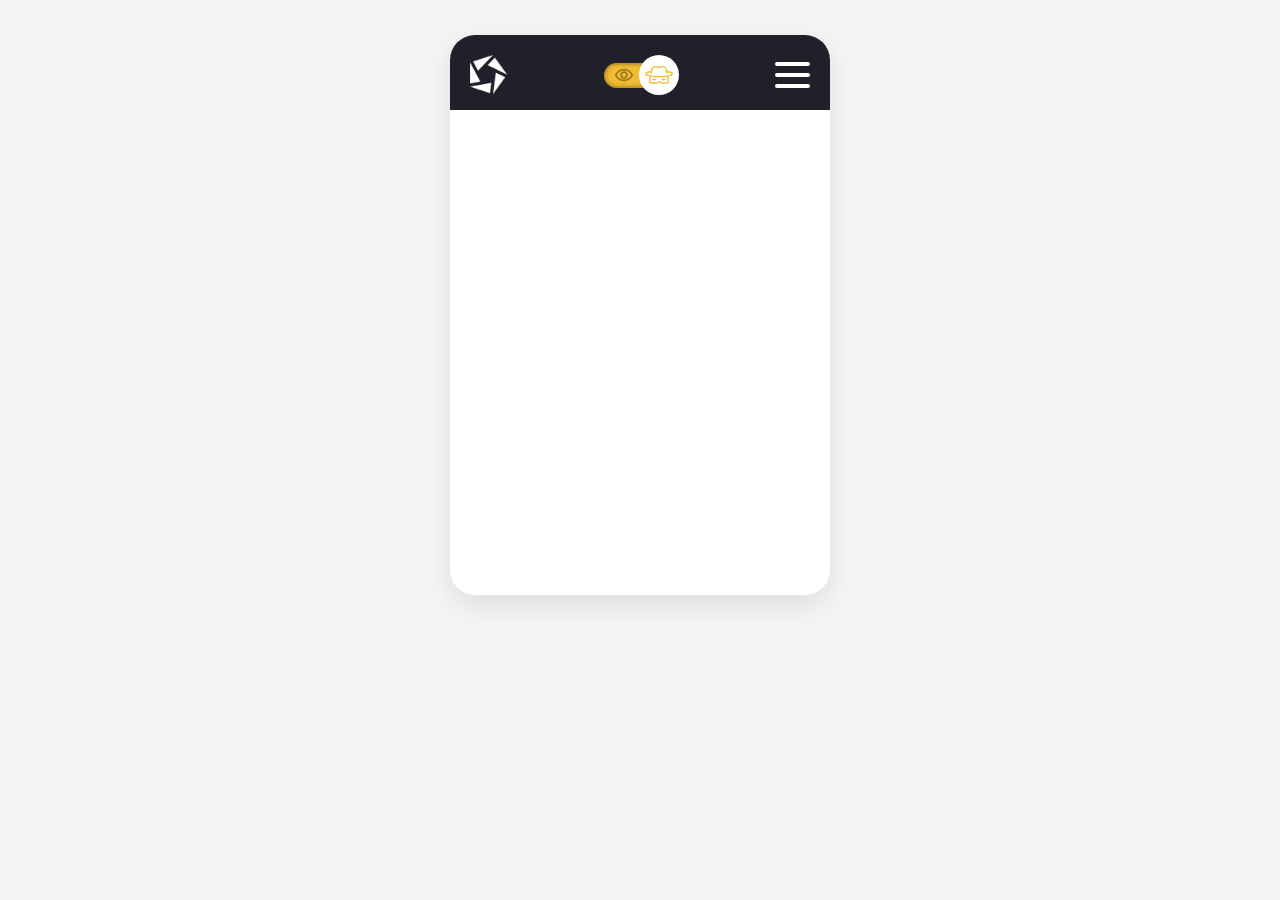
==== reproduction/index.html @ 72416038 "Header" ====
<!DOCTYPE html>
<html lang="en">
<head>
    <meta charset="UTF-8">
    <title>Hello Wisembly :)</title>
    <link rel="stylesheet" href="style.css">
    <script src="https://code.jquery.com/jquery-3.5.1.min.js" integrity="sha256-9/aliU8dGd2tb6OSsuzixeV4y/faTqgFtohetphbbj0=" crossorigin="anonymous"></script>
    <script src="script.js"></script>
</head>
<body>
    <header>
        <img id="logo" src="assets/signe-logo-white@3x.png" alt="Logo Wisembly">
        <div id="anonyme-switch">
            <div id="switch-path"></div>
            <div id="switch-state"></div>
        </div>
        <nav>
            <div id="menu-hamb">
                <div class="bar"></div>
                <div class="bar"></div>
                <div class="bar"></div>
            </div>
        </nav>
    </header>
</body>
</html>
---- reproduction/style.css ----
/* Init */

* {
    margin: 0;
    padding: 0;
    font-size: 100%;
    font-weight: 400;
    text-decoration: none;
    line-height: 1;
    list-style: none;
}

html {
    padding: 35px 0;
    background-color: #f5f5f5;
}

body {
    width: 380px;
    height: 560px;
    margin: 0 auto;
    border-radius: 25px;
    background-color: #fff;
    box-shadow: 0 10px 30px rgba(0, 0, 0, 0.1);
/*
    background-image: url(Capture%20d%E2%80%99%C3%A9cran%202021-01-08%20%C3%A0%2016.49.49.png);
    background-size: 100%;
*/
}

/* Header */

header {
    display: flex;
    height: 75px;
    padding: 20px 20px 15px;
    box-sizing: border-box;
    border-radius: 25px 25px 0 0;
    align-items: center;
    justify-content: space-between;
    background-color: #20202A;
}

#logo {
    height: 100%;
}

#anonyme-switch {
    position: relative;
    cursor: pointer;
}

#switch-path {
    width: 60px;
    height: 25px;
    border-radius: 15px;
    box-shadow: inset 0 0 5px rgba(0, 0, 0, 0.5);
    background-color: #f1bc33;
    background-image: url(assets/ico-eye-dark.svg);
    background-size: 20px auto;
    background-position: left 10px center;
    background-repeat: no-repeat;
    transition: .3s;
}


#switch-state {
    position: absolute;
    width: 40px;
    height: 40px;
    top: -7.5px;
    right: -15px;
    border-radius: 100%;
    background-color: #fff;
    background-image: url(assets/ico-anonyme-dark.svg);
    background-size: 70%;
    background-position: center;
    background-repeat: no-repeat;
    transition: .3s;
}

.visible #switch-path {
    background-color: #d8d8d8;
    background-image: url(assets/ico-anonyme-dark-black.svg);
    background-position: right 10px center;
}

.visible #switch-state {
    right: 32.5px;
    background-image: url(assets/ico-eye-dark.svg);
}

#menu-hamb {
    width: 50px;
    padding-left: 15px;
    box-sizing: border-box;
    cursor: pointer;
}

#menu-hamb .bar {
    height: 4px;
    margin: 7px 0;
    border-radius: 2px;
    background-color: #fff;
    transition: .25s ease-out;
}

.active .bar:nth-of-type(1) {
    transform: rotate(-45deg) translate(-3px, 12.5px);
}

.active .bar:nth-of-type(2) {
    opacity: 0;
}

.active .bar:nth-of-type(3) {
    transform: rotate(45deg) translate(-3px, -12.5px);
}
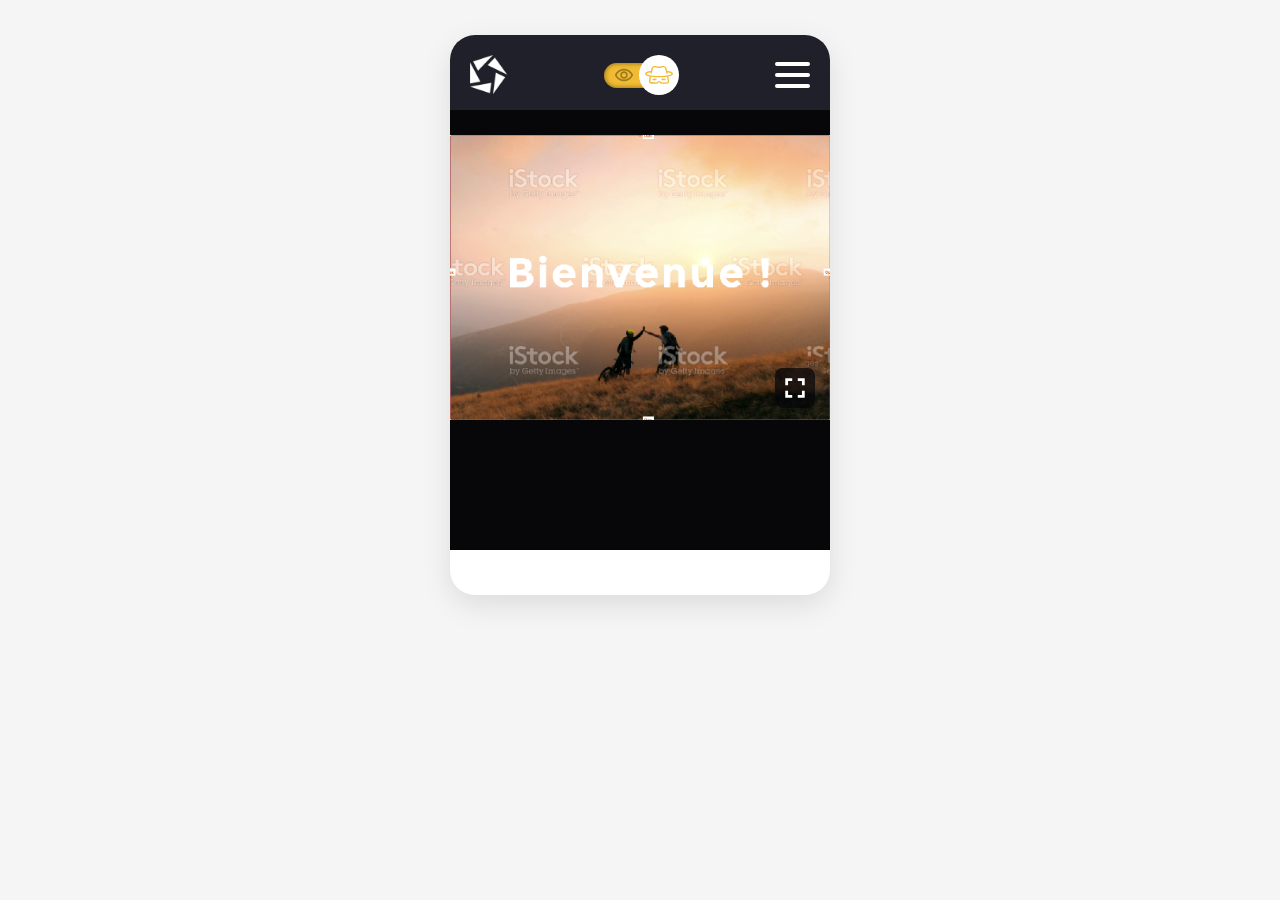
==== commit 86bfaa52: "Content" ====
--- a/reproduction/index.html
+++ b/reproduction/index.html
@@ -22,5 +22,13 @@
             </div>
         </nav>
     </header>
+    <main>
+        <div id="content-container">
+           <div id="content-img">
+               <img src="assets/slide.png" alt="Slide 1">
+               <div id="img-fullscreen"></div>
+           </div>
+        </div>
+    </main>
 </body>
 </html>
--- a/reproduction/style.css
+++ b/reproduction/style.css
@@ -115,4 +115,41 @@
 
 .active .bar:nth-of-type(3) {
     transform: rotate(45deg) translate(-3px, -12.5px);
+}
+
+/* Content */
+
+main {
+    height: calc(100% - 120px);
+    padding: 25px 0;
+    box-sizing: border-box;
+    background-color: #07070A;
+}
+
+#content-img {
+    position: relative;
+}
+
+#content-img img {
+    width: 100%;
+}
+
+#img-fullscreen {
+    position: absolute;
+    width: 40px;
+    height: 40px;
+    bottom: 15px;
+    right: 15px;
+    border-radius: 7px;
+    background-color: rgba(7, 7, 10, 0.7);
+    background-image: url(assets/ico-fullscreen.svg);
+    background-size: 50%;
+    background-position: center;
+    background-repeat: no-repeat;
+    cursor: pointer;
+    transition: .25s;
+}
+
+#img-fullscreen:hover {
+    background-color: #07070a;
 }
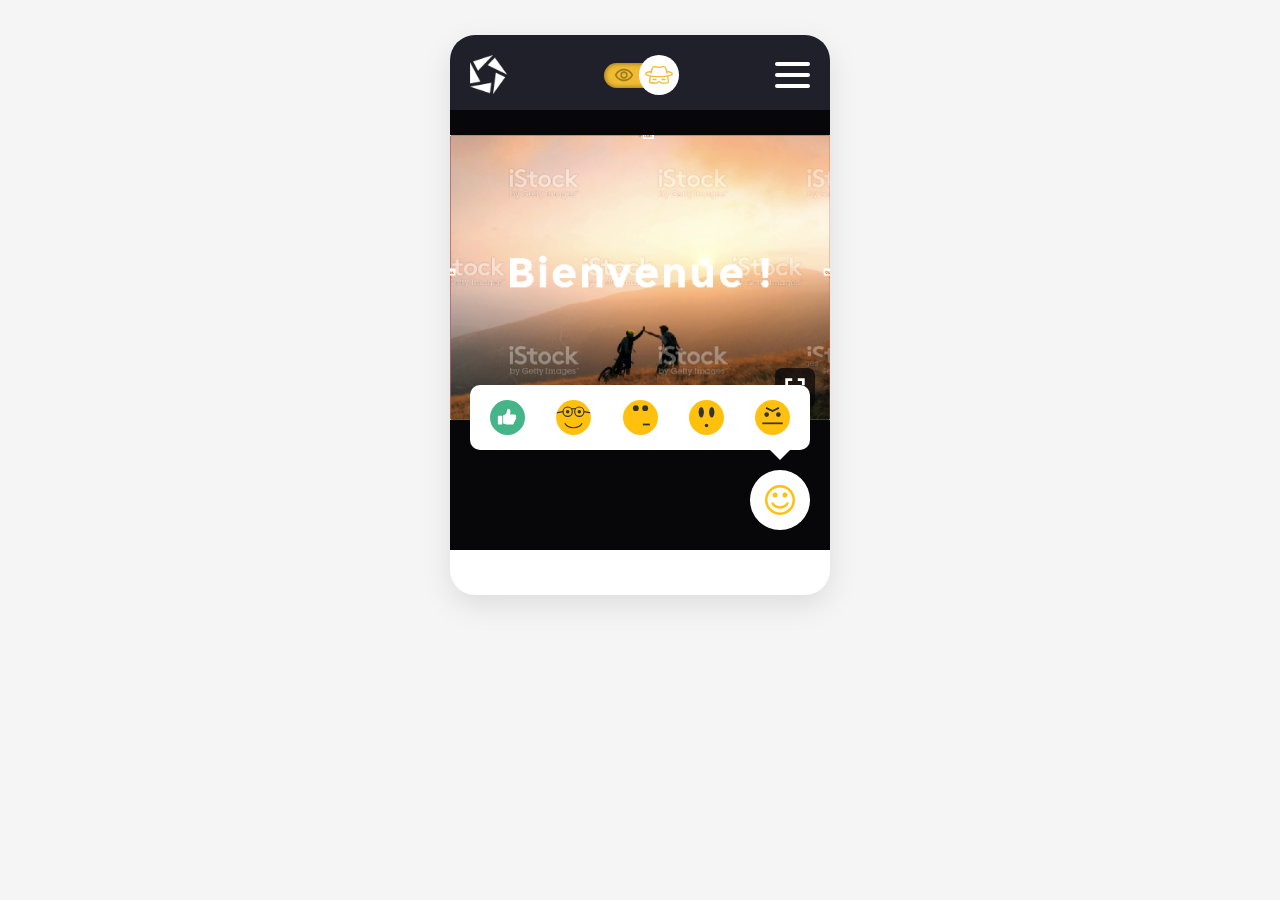
==== commit 915c2eca: "Opinion" ====
--- a/reproduction/index.html
+++ b/reproduction/index.html
@@ -29,6 +29,16 @@
                <div id="img-fullscreen"></div>
            </div>
         </div>
+        <div id="opinion-container">
+            <div id="opinion-button"></div>
+            <div id="opinion-content">
+                <div class="opinion-smiley"></div>
+                <div class="opinion-smiley"></div>
+                <div class="opinion-smiley"></div>
+                <div class="opinion-smiley"></div>
+                <div class="opinion-smiley"></div>
+            </div>
+        </div>
     </main>
 </body>
 </html>
--- a/reproduction/style.css
+++ b/reproduction/style.css
@@ -120,6 +120,8 @@
 /* Content */
 
 main {
+/*    opacity: .5;*/
+    position: relative;
     height: calc(100% - 120px);
     padding: 25px 0;
     box-sizing: border-box;
@@ -152,4 +154,79 @@
 
 #img-fullscreen:hover {
     background-color: #07070a;
+}
+
+/* Opinion */
+
+#opinion-container {
+    position: absolute;
+    left: 20px;
+    right: 20px;
+    bottom: 20px;
+    right: 20px;
+}
+
+#opinion-button {
+    width: 60px;
+    height: 60px;
+    margin-left: auto;
+    border-radius: 100%;
+    background-color: #fff;
+    background-image: url(assets/smiley.svg);
+    background-position: center;
+    background-size: 50%;
+    background-repeat: no-repeat;
+    cursor: pointer;
+}
+
+#opinion-content {
+    display: flex;
+    justify-content: space-between;
+    position: absolute;
+    width: 100%;
+    height: 65px;
+    top: -85px;
+    right: 0;
+    padding: 15px 20px;
+    box-sizing: border-box;
+    border-radius: 10px;
+    background-color: #fff;
+}
+
+#opinion-content::after {
+    content: "";
+    position: absolute;
+    width: 0;
+    height: 0;
+    bottom: -10px;
+    right: 20px;
+    border-style: solid;
+    border-width: 10px 10px 0 10px;
+    border-color: #ffffff transparent transparent transparent;
+}
+
+.opinion-smiley {
+    width: 35px;
+    height: 35px;
+    background-size: 100%;
+}
+
+.opinion-smiley:nth-of-type(1) {
+    background-image: url(assets/like.svg);
+}
+
+.opinion-smiley:nth-of-type(2) {
+    background-image: url(assets/intello.svg);
+}
+
+.opinion-smiley:nth-of-type(3) {
+    background-image: url(assets/bof.svg);
+}
+
+.opinion-smiley:nth-of-type(4) {
+    background-image: url(assets/pas-compris.svg);
+}
+
+.opinion-smiley:nth-of-type(5) {
+    background-image: url(assets/pas-content.svg);
 }
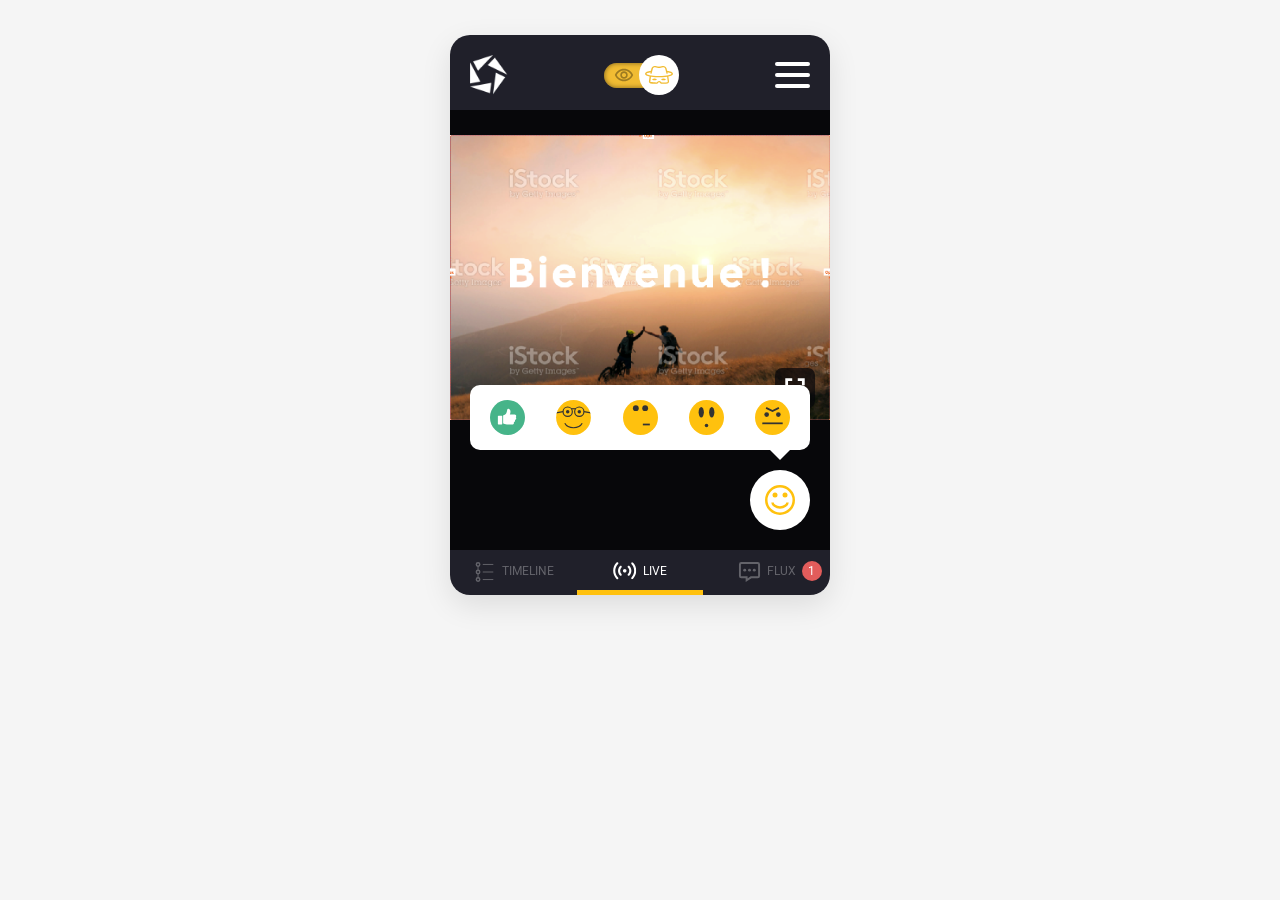
==== commit 57b635fe: "Tab bar" ====
--- a/reproduction/index.html
+++ b/reproduction/index.html
@@ -1,44 +1,64 @@
 <!DOCTYPE html>
 <html lang="en">
+
 <head>
     <meta charset="UTF-8">
     <title>Hello Wisembly :)</title>
+    <link rel="preconnect" href="https://fonts.gstatic.com">
+    <link href="https://fonts.googleapis.com/css2?family=Roboto:wght@700&display=swap" rel="stylesheet">
     <link rel="stylesheet" href="style.css">
     <script src="https://code.jquery.com/jquery-3.5.1.min.js" integrity="sha256-9/aliU8dGd2tb6OSsuzixeV4y/faTqgFtohetphbbj0=" crossorigin="anonymous"></script>
     <script src="script.js"></script>
 </head>
+
 <body>
-    <header>
-        <img id="logo" src="assets/signe-logo-white@3x.png" alt="Logo Wisembly">
-        <div id="anonyme-switch">
-            <div id="switch-path"></div>
-            <div id="switch-state"></div>
-        </div>
-        <nav>
-            <div id="menu-hamb">
-                <div class="bar"></div>
-                <div class="bar"></div>
-                <div class="bar"></div>
+    <div id="global-container">
+        <header>
+            <img id="logo" src="assets/signe-logo-white@3x.png" alt="Logo Wisembly">
+            <div id="anonyme-switch">
+                <div id="switch-path"></div>
+                <div id="switch-state"></div>
             </div>
-        </nav>
-    </header>
-    <main>
-        <div id="content-container">
-           <div id="content-img">
-               <img src="assets/slide.png" alt="Slide 1">
-               <div id="img-fullscreen"></div>
-           </div>
-        </div>
-        <div id="opinion-container">
-            <div id="opinion-button"></div>
-            <div id="opinion-content">
-                <div class="opinion-smiley"></div>
-                <div class="opinion-smiley"></div>
-                <div class="opinion-smiley"></div>
-                <div class="opinion-smiley"></div>
-                <div class="opinion-smiley"></div>
+            <nav>
+                <div id="menu-hamb">
+                    <div class="bar"></div>
+                    <div class="bar"></div>
+                    <div class="bar"></div>
+                </div>
+            </nav>
+        </header>
+        <main>
+            <div id="content-container">
+                <div id="content-img">
+                    <img src="assets/slide.png" alt="Slide 1">
+                    <div id="img-fullscreen"></div>
+                </div>
             </div>
-        </div>
-    </main>
+            <div id="opinion-container">
+                <div id="opinion-button"></div>
+                <div id="opinion-content">
+                    <div class="opinion-smiley"></div>
+                    <div class="opinion-smiley"></div>
+                    <div class="opinion-smiley"></div>
+                    <div class="opinion-smiley"></div>
+                    <div class="opinion-smiley"></div>
+                </div>
+            </div>
+        </main>
+        <footer>
+            <div class="tab-bar">
+                <div class="tab-element">
+                    <img src="assets/ico-timeline.svg" alt=""><span>Timeline</span>
+                </div>
+                <div class="tab-element selected">
+                    <img src="assets/ico-live.svg" alt=""><span>Live</span>
+                </div>
+                <div class="tab-element notif">
+                    <img src="assets/ico-flux.svg" alt=""><span>Flux</span>
+                </div>
+            </div>
+        </footer>
+    </div>
 </body>
+
 </html>
--- a/reproduction/style.css
+++ b/reproduction/style.css
@@ -10,22 +10,20 @@
     list-style: none;
 }
 
-html {
+body {
     padding: 35px 0;
     background-color: #f5f5f5;
 }
 
-body {
+#global-container {
     width: 380px;
     height: 560px;
     margin: 0 auto;
-    border-radius: 25px;
+    border-radius: 20px;
     background-color: #fff;
     box-shadow: 0 10px 30px rgba(0, 0, 0, 0.1);
-/*
-    background-image: url(Capture%20d%E2%80%99%C3%A9cran%202021-01-08%20%C3%A0%2016.49.49.png);
-    background-size: 100%;
-*/
+    font-family: 'Roboto', sans-serif;
+    overflow: hidden;
 }
 
 /* Header */
@@ -35,7 +33,6 @@
     height: 75px;
     padding: 20px 20px 15px;
     box-sizing: border-box;
-    border-radius: 25px 25px 0 0;
     align-items: center;
     justify-content: space-between;
     background-color: #20202A;
@@ -209,6 +206,7 @@
     width: 35px;
     height: 35px;
     background-size: 100%;
+    cursor: pointer;
 }
 
 .opinion-smiley:nth-of-type(1) {
@@ -229,4 +227,66 @@
 
 .opinion-smiley:nth-of-type(5) {
     background-image: url(assets/pas-content.svg);
+}
+
+footer {
+    height: 45px;
+    background-color: #20202a;
+    text-transform: uppercase;
+    font-size: 12px;
+    font-weight: 700;
+    color: #fff;
+}
+
+.tab-bar {
+    position: relative;
+    display: flex;
+}
+
+.tab-bar::after {
+    content: "";
+    position: absolute;
+    width: calc(100% / 3);
+    height: 5px;
+    bottom: -1px;
+    left: calc(100% / 3);
+    background-color: #ffc10e;
+}
+
+.tab-element {
+    position: relative;
+    width: calc(100% / 3);
+    padding: 12px 0;
+    text-align: center;
+    cursor: pointer;
+}
+
+.tab-element.selected img, .tab-element.selected span {
+    opacity: 1;
+}
+
+.tab-element.notif::after {
+    content: "1";
+    position: absolute;
+    width: 20px;
+    height: 20px;
+    top: 11px;
+    right: 8px;
+    padding: 4px 2px;
+    box-sizing: border-box;
+    border-radius: 100%;
+    background-color: #e25c5b;
+    font-size: 12px;
+}
+
+.tab-element img {
+    width: 25px;
+    max-height: 20px;
+    margin-right: 5px;
+    vertical-align: middle;
+    opacity: .3;
+}
+
+.tab-element span {
+    opacity: .3;
 }
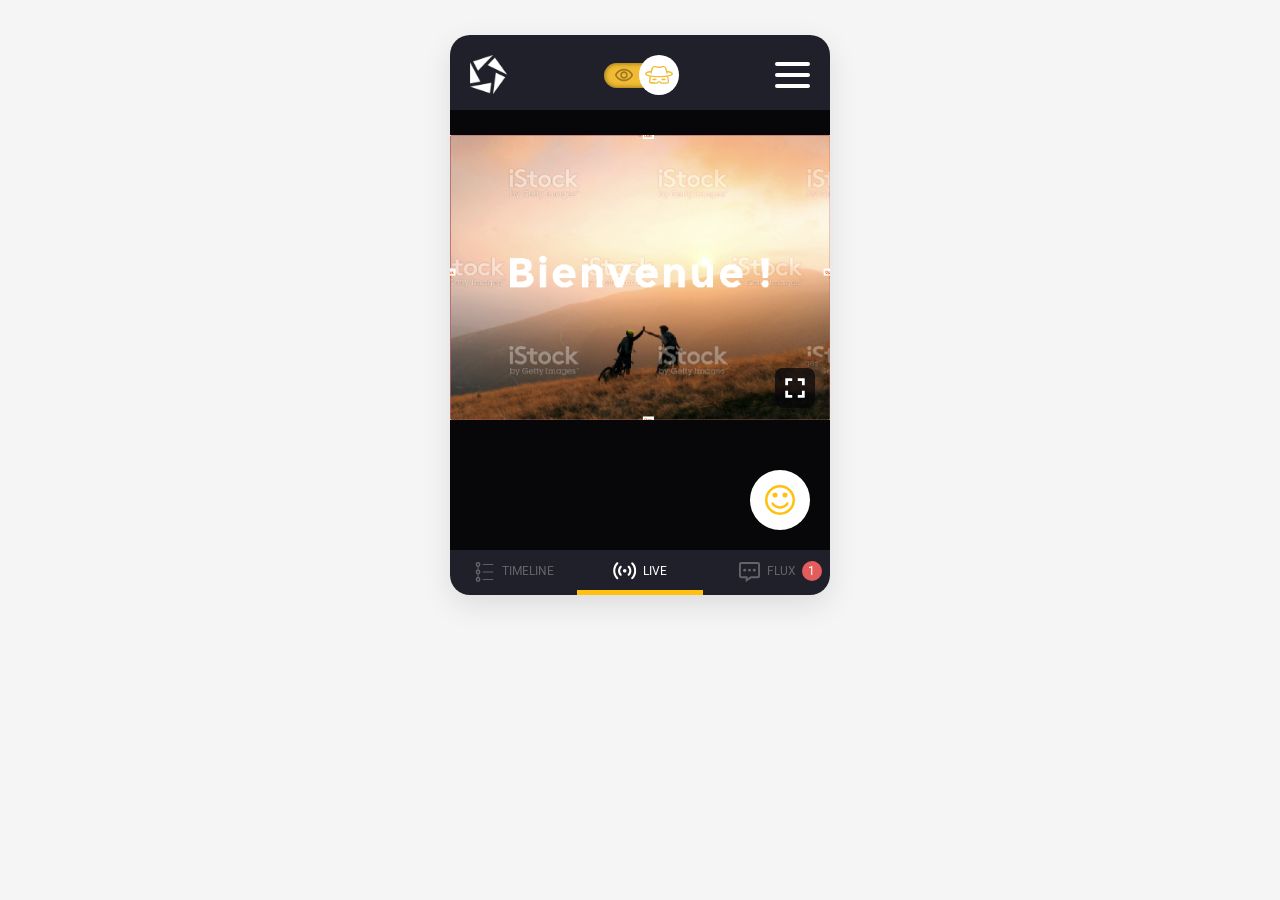
==== commit bd518e77: "Opinions interaction + footer interaction" ====
--- a/reproduction/index.html
+++ b/reproduction/index.html
@@ -56,6 +56,7 @@
                 <div class="tab-element notif">
                     <img src="assets/ico-flux.svg" alt=""><span>Flux</span>
                 </div>
+                <div id="tab-bar-line"></div>
             </div>
         </footer>
     </div>
--- a/reproduction/style.css
+++ b/reproduction/style.css
@@ -174,6 +174,11 @@
     background-size: 50%;
     background-repeat: no-repeat;
     cursor: pointer;
+    transition: .25s;
+}
+
+#opinion-button:active {
+    transform: scale(0.905);
 }
 
 #opinion-content {
@@ -188,6 +193,10 @@
     box-sizing: border-box;
     border-radius: 10px;
     background-color: #fff;
+    opacity: 0;
+    transform-origin: 90% 100%;
+    transform: scale(0) translate(25px, 50px);
+    transition: .35s cubic-bezier(0.6, -0.18, 0.74, 0.05);
 }
 
 #opinion-content::after {
@@ -202,6 +211,12 @@
     border-color: #ffffff transparent transparent transparent;
 }
 
+#opinion-content.open {
+    opacity: 1;
+    transform: scale(1) translate(0px, 0px);
+    transition: .25s ease-out;
+}
+
 .opinion-smiley {
     width: 35px;
     height: 35px;
@@ -209,6 +224,10 @@
     cursor: pointer;
 }
 
+.open .opinion-smiley {
+    transform: scale(0);
+}
+
 .opinion-smiley:nth-of-type(1) {
     background-image: url(assets/like.svg);
 }
@@ -227,6 +246,36 @@
 
 .opinion-smiley:nth-of-type(5) {
     background-image: url(assets/pas-content.svg);
+}
+
+.open .opinion-smiley:nth-of-type(1) {
+    animation: opinion-smileys .25s .25s forwards;
+}
+
+.open .opinion-smiley:nth-of-type(2) {
+    animation: opinion-smileys .25s .35s forwards;
+}
+
+.open .opinion-smiley:nth-of-type(3) {
+    animation: opinion-smileys .25s .45s forwards;
+}
+
+.open .opinion-smiley:nth-of-type(4) {
+    animation: opinion-smileys .25s .55s forwards;
+}
+
+.open .opinion-smiley:nth-of-type(5) {
+    animation: opinion-smileys .25s .65s forwards;
+}
+
+@keyframes opinion-smileys {
+    0% {
+        transform: scale(0);
+    }
+    
+    100% {
+        transform: scale(1);
+    }
 }
 
 footer {
@@ -243,14 +292,14 @@
     display: flex;
 }
 
-.tab-bar::after {
-    content: "";
+#tab-bar-line {
     position: absolute;
     width: calc(100% / 3);
     height: 5px;
     bottom: -1px;
     left: calc(100% / 3);
     background-color: #ffc10e;
+    transition: .25s;
 }
 
 .tab-element {
@@ -263,6 +312,7 @@
 
 .tab-element.selected img, .tab-element.selected span {
     opacity: 1;
+    transition: .25s;
 }
 
 .tab-element.notif::after {
